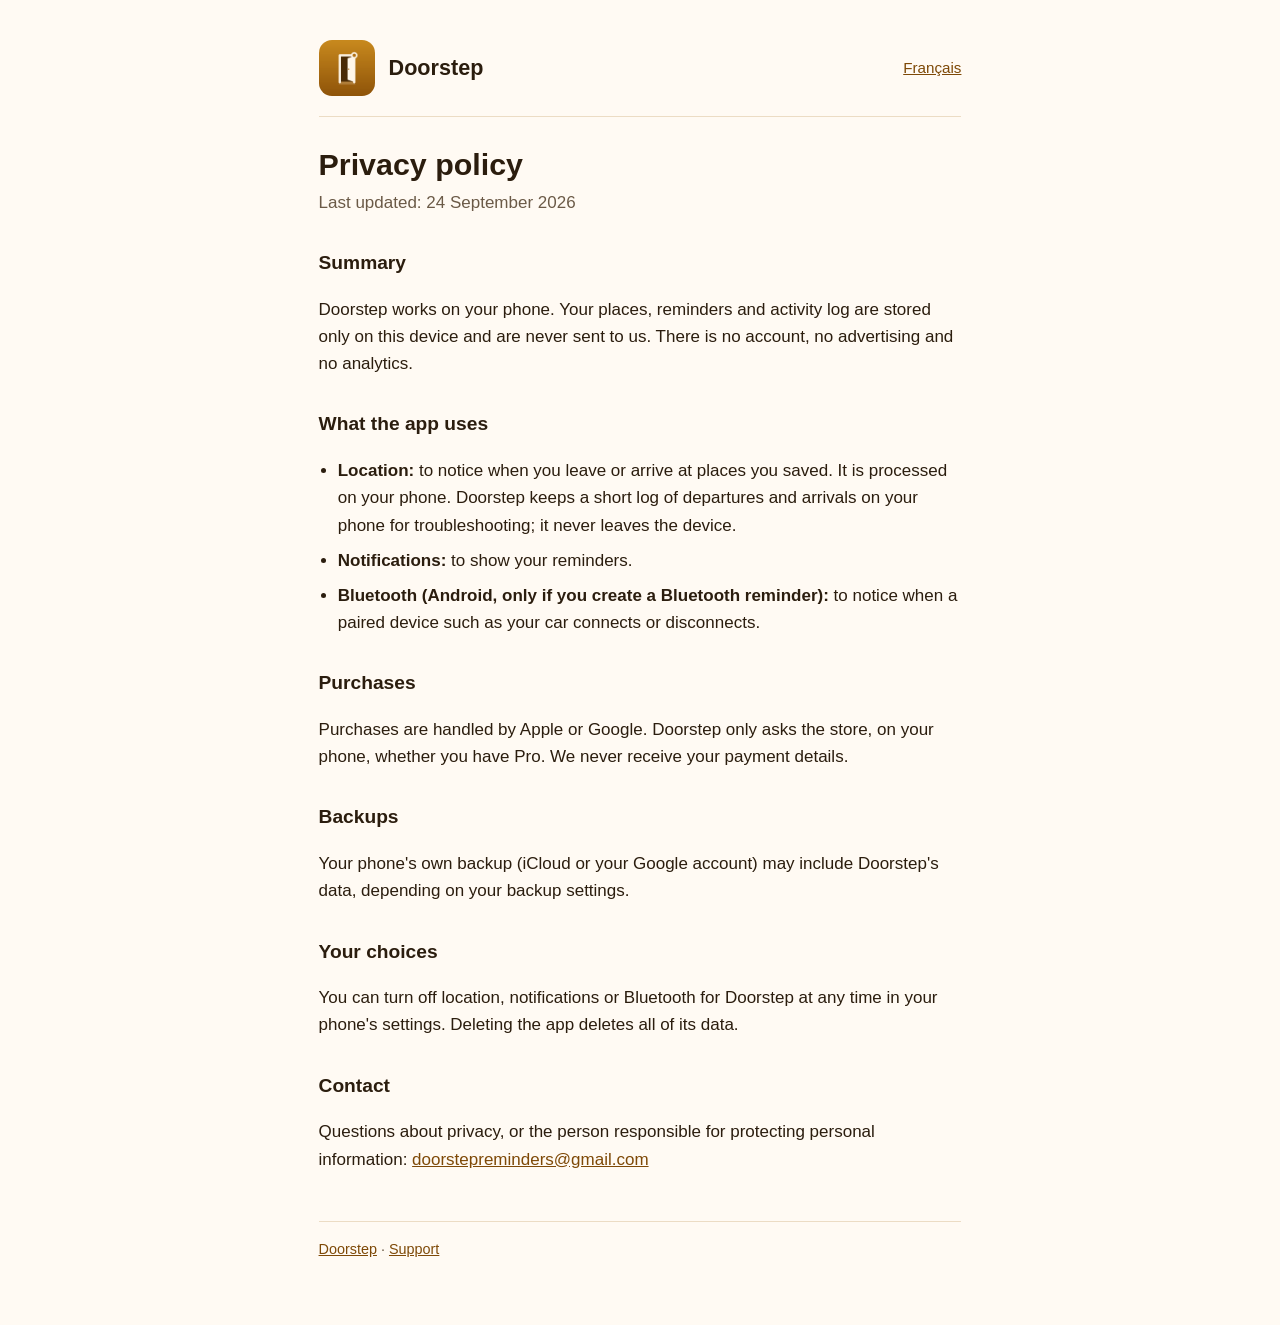
==== privacy.html @ 7141a93c "Doorstep privacy policy and support pages (English and French) Co-Authored-By: Claude Opus 5.5 <nore" ====
<!doctype html>
<html lang="en">
<head>
  <meta charset="utf-8">
  <meta name="viewport" content="width=device-width, initial-scale=1">
  <title>Doorstep privacy policy</title>
  <link rel="icon" href="icon.png">
  <link rel="stylesheet" href="style.css">
</head>
<body>
<main>
  <header class="site">
    <img src="icon.png" alt="">
    <a class="brand" href="./">Doorstep</a>
    <nav><a href="confidentialite.html" lang="fr">Français</a></nav>
  </header>

  <h1>Privacy policy</h1>
  <p class="meta">Last updated: 24 September 2026</p>

  <h2>Summary</h2>
  <p>Doorstep works on your phone. Your places, reminders and activity log are stored only on this device and are never sent to us. There is no account, no advertising and no analytics.</p>

  <h2>What the app uses</h2>
  <ul>
    <li><strong>Location:</strong> to notice when you leave or arrive at places you saved. It is processed on your phone. Doorstep keeps a short log of departures and arrivals on your phone for troubleshooting; it never leaves the device.</li>
    <li><strong>Notifications:</strong> to show your reminders.</li>
    <li><strong>Bluetooth (Android, only if you create a Bluetooth reminder):</strong> to notice when a paired device such as your car connects or disconnects.</li>
  </ul>

  <h2>Purchases</h2>
  <p>Purchases are handled by Apple or Google. Doorstep only asks the store, on your phone, whether you have Pro. We never receive your payment details.</p>

  <h2>Backups</h2>
  <p>Your phone's own backup (iCloud or your Google account) may include Doorstep's data, depending on your backup settings.</p>

  <h2>Your choices</h2>
  <p>You can turn off location, notifications or Bluetooth for Doorstep at any time in your phone's settings. Deleting the app deletes all of its data.</p>

  <h2>Contact</h2>
  <p>Questions about privacy, or the person responsible for protecting personal information: <a href="mailto:doorstepreminders@gmail.com">doorstepreminders@gmail.com</a></p>

  <footer><a href="./">Doorstep</a> · <a href="support.html">Support</a></footer>
</main>
</body>
</html>
---- style.css ----
:root {
  --ink: #2b1d0e;
  --muted: #6b5a47;
  --paper: #fffaf3;
  --rule: #ecdcc4;
  --brand: #b06e0e;
  --brand-dark: #7e4907;
}

@media (prefers-color-scheme: dark) {
  :root {
    --ink: #f6ead8;
    --muted: #c7b39a;
    --paper: #1a130b;
    --rule: #3a2b19;
    --brand: #e0a44a;
    --brand-dark: #e0a44a;
  }
}

* { box-sizing: border-box; }

body {
  margin: 0;
  padding-inline: 20px;
  background: var(--paper);
  color: var(--ink);
  font: 17px/1.6 -apple-system, BlinkMacSystemFont, "Segoe UI", Roboto, Helvetica, Arial, sans-serif;
}

main { max-width: 68ch; margin: 0 auto; padding-block: 40px 64px; }

header.site {
  display: flex;
  align-items: center;
  gap: 14px;
  padding-bottom: 20px;
  border-bottom: 1px solid var(--rule);
  margin-bottom: 28px;
}
header.site img { width: 56px; height: 56px; border-radius: 13px; }
header.site a.brand { color: var(--ink); text-decoration: none; font-weight: 700; font-size: 1.35rem; }
header.site nav { margin-left: auto; font-size: 0.95rem; }

h1 { font-size: 1.9rem; line-height: 1.25; margin: 0 0 6px; text-wrap: balance; }
h2 { font-size: 1.2rem; margin: 32px 0 8px; }
p, li { max-width: 68ch; }
ul { padding-left: 1.2rem; }
li { margin-bottom: 8px; }

.meta { color: var(--muted); margin: 0 0 24px; }
a { color: var(--brand-dark); }
a:focus-visible { outline: 2px solid var(--brand); outline-offset: 2px; }

.cards { display: grid; gap: 14px; grid-template-columns: repeat(auto-fit, minmax(220px, 1fr)); margin-top: 24px; }
.cards a {
  display: block;
  padding: 18px 20px;
  border: 1px solid var(--rule);
  border-radius: 12px;
  text-decoration: none;
  color: var(--ink);
}
.cards a strong { display: block; color: var(--brand-dark); margin-bottom: 4px; }

footer { margin-top: 48px; padding-top: 16px; border-top: 1px solid var(--rule); color: var(--muted); font-size: 0.9rem; }
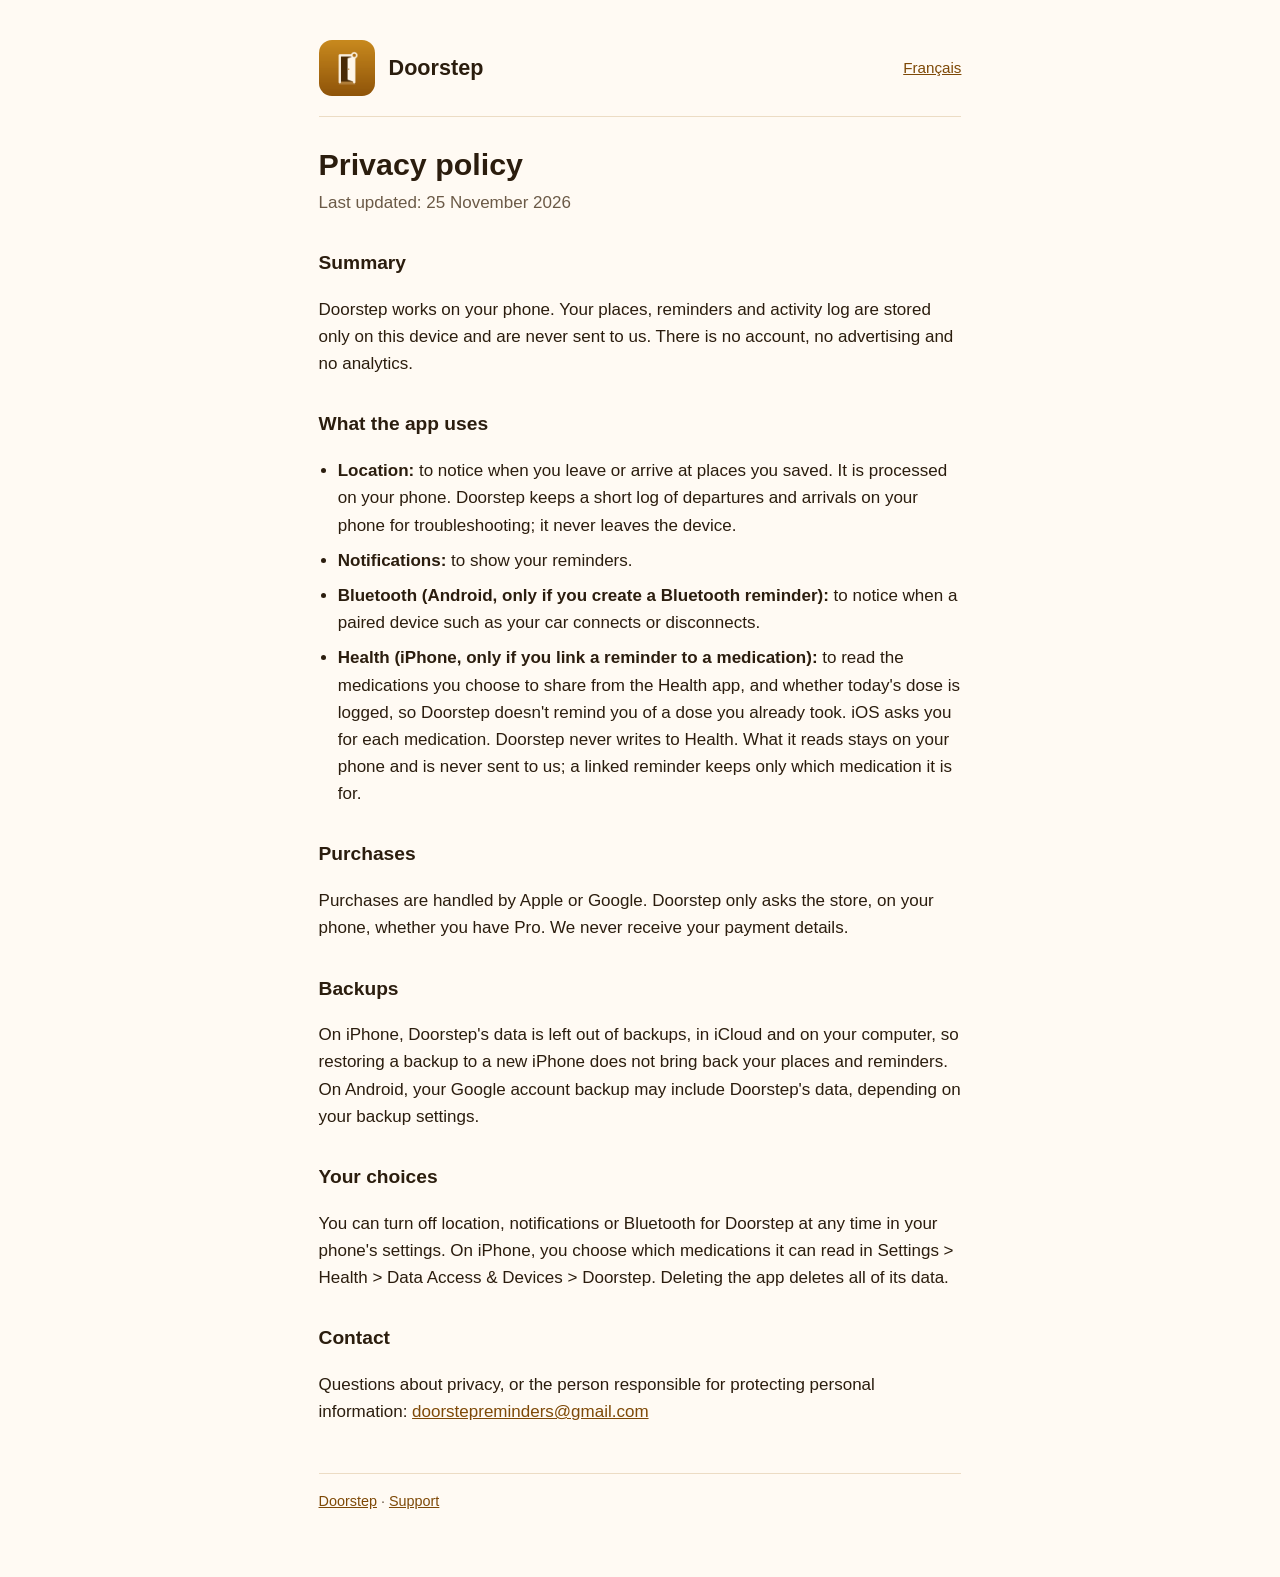
==== commit ad546393: "Add Health and the backup change to the privacy policy in English and French" ====
--- a/privacy.html
+++ b/privacy.html
@@ -16,7 +16,7 @@
   </header>
 
   <h1>Privacy policy</h1>
-  <p class="meta">Last updated: 24 September 2026</p>
+  <p class="meta">Last updated: 25 November 2026</p>
 
   <h2>Summary</h2>
   <p>Doorstep works on your phone. Your places, reminders and activity log are stored only on this device and are never sent to us. There is no account, no advertising and no analytics.</p>
@@ -26,16 +26,17 @@
     <li><strong>Location:</strong> to notice when you leave or arrive at places you saved. It is processed on your phone. Doorstep keeps a short log of departures and arrivals on your phone for troubleshooting; it never leaves the device.</li>
     <li><strong>Notifications:</strong> to show your reminders.</li>
     <li><strong>Bluetooth (Android, only if you create a Bluetooth reminder):</strong> to notice when a paired device such as your car connects or disconnects.</li>
+    <li><strong>Health (iPhone, only if you link a reminder to a medication):</strong> to read the medications you choose to share from the Health app, and whether today's dose is logged, so Doorstep doesn't remind you of a dose you already took. iOS asks you for each medication. Doorstep never writes to Health. What it reads stays on your phone and is never sent to us; a linked reminder keeps only which medication it is for.</li>
   </ul>
 
   <h2>Purchases</h2>
   <p>Purchases are handled by Apple or Google. Doorstep only asks the store, on your phone, whether you have Pro. We never receive your payment details.</p>
 
   <h2>Backups</h2>
-  <p>Your phone's own backup (iCloud or your Google account) may include Doorstep's data, depending on your backup settings.</p>
+  <p>On iPhone, Doorstep's data is left out of backups, in iCloud and on your computer, so restoring a backup to a new iPhone does not bring back your places and reminders. On Android, your Google account backup may include Doorstep's data, depending on your backup settings.</p>
 
   <h2>Your choices</h2>
-  <p>You can turn off location, notifications or Bluetooth for Doorstep at any time in your phone's settings. Deleting the app deletes all of its data.</p>
+  <p>You can turn off location, notifications or Bluetooth for Doorstep at any time in your phone's settings. On iPhone, you choose which medications it can read in Settings &gt; Health &gt; Data Access &amp; Devices &gt; Doorstep. Deleting the app deletes all of its data.</p>
 
   <h2>Contact</h2>
   <p>Questions about privacy, or the person responsible for protecting personal information: <a href="mailto:doorstepreminders@gmail.com">doorstepreminders@gmail.com</a></p>
